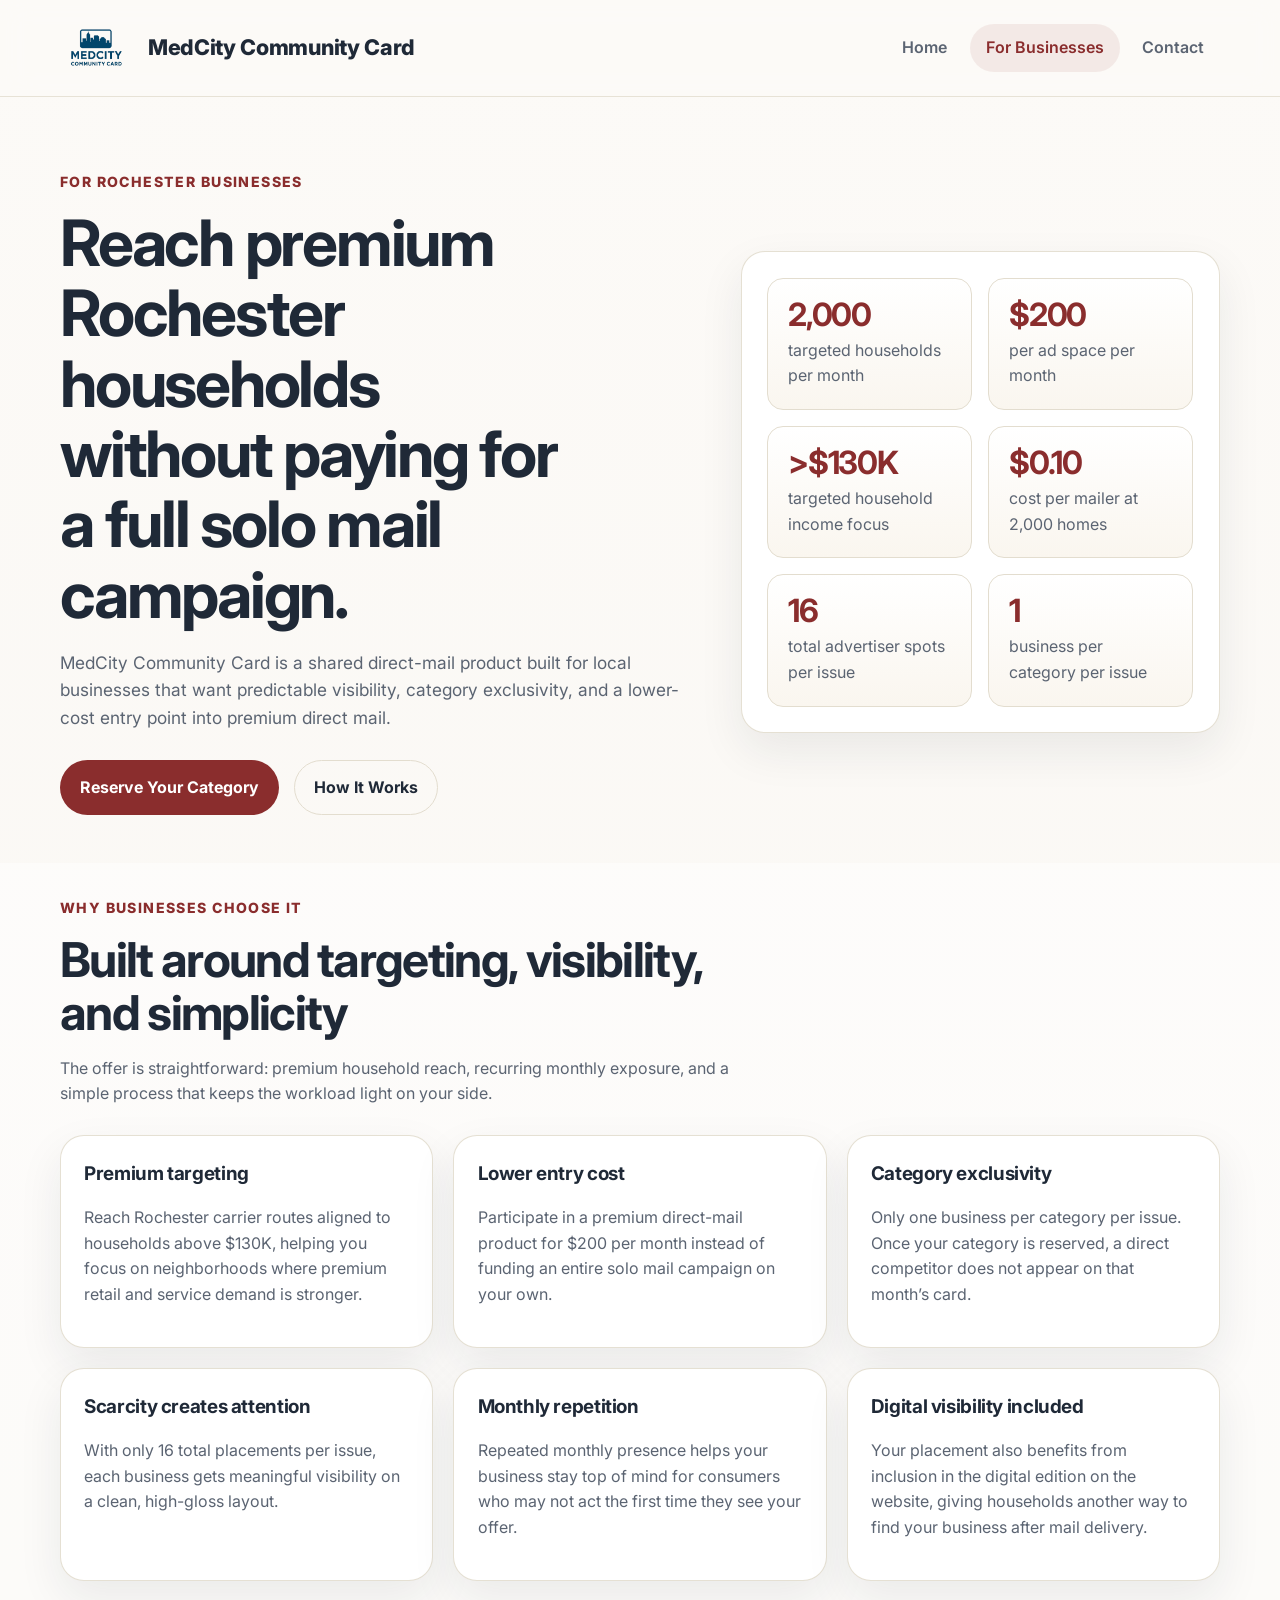
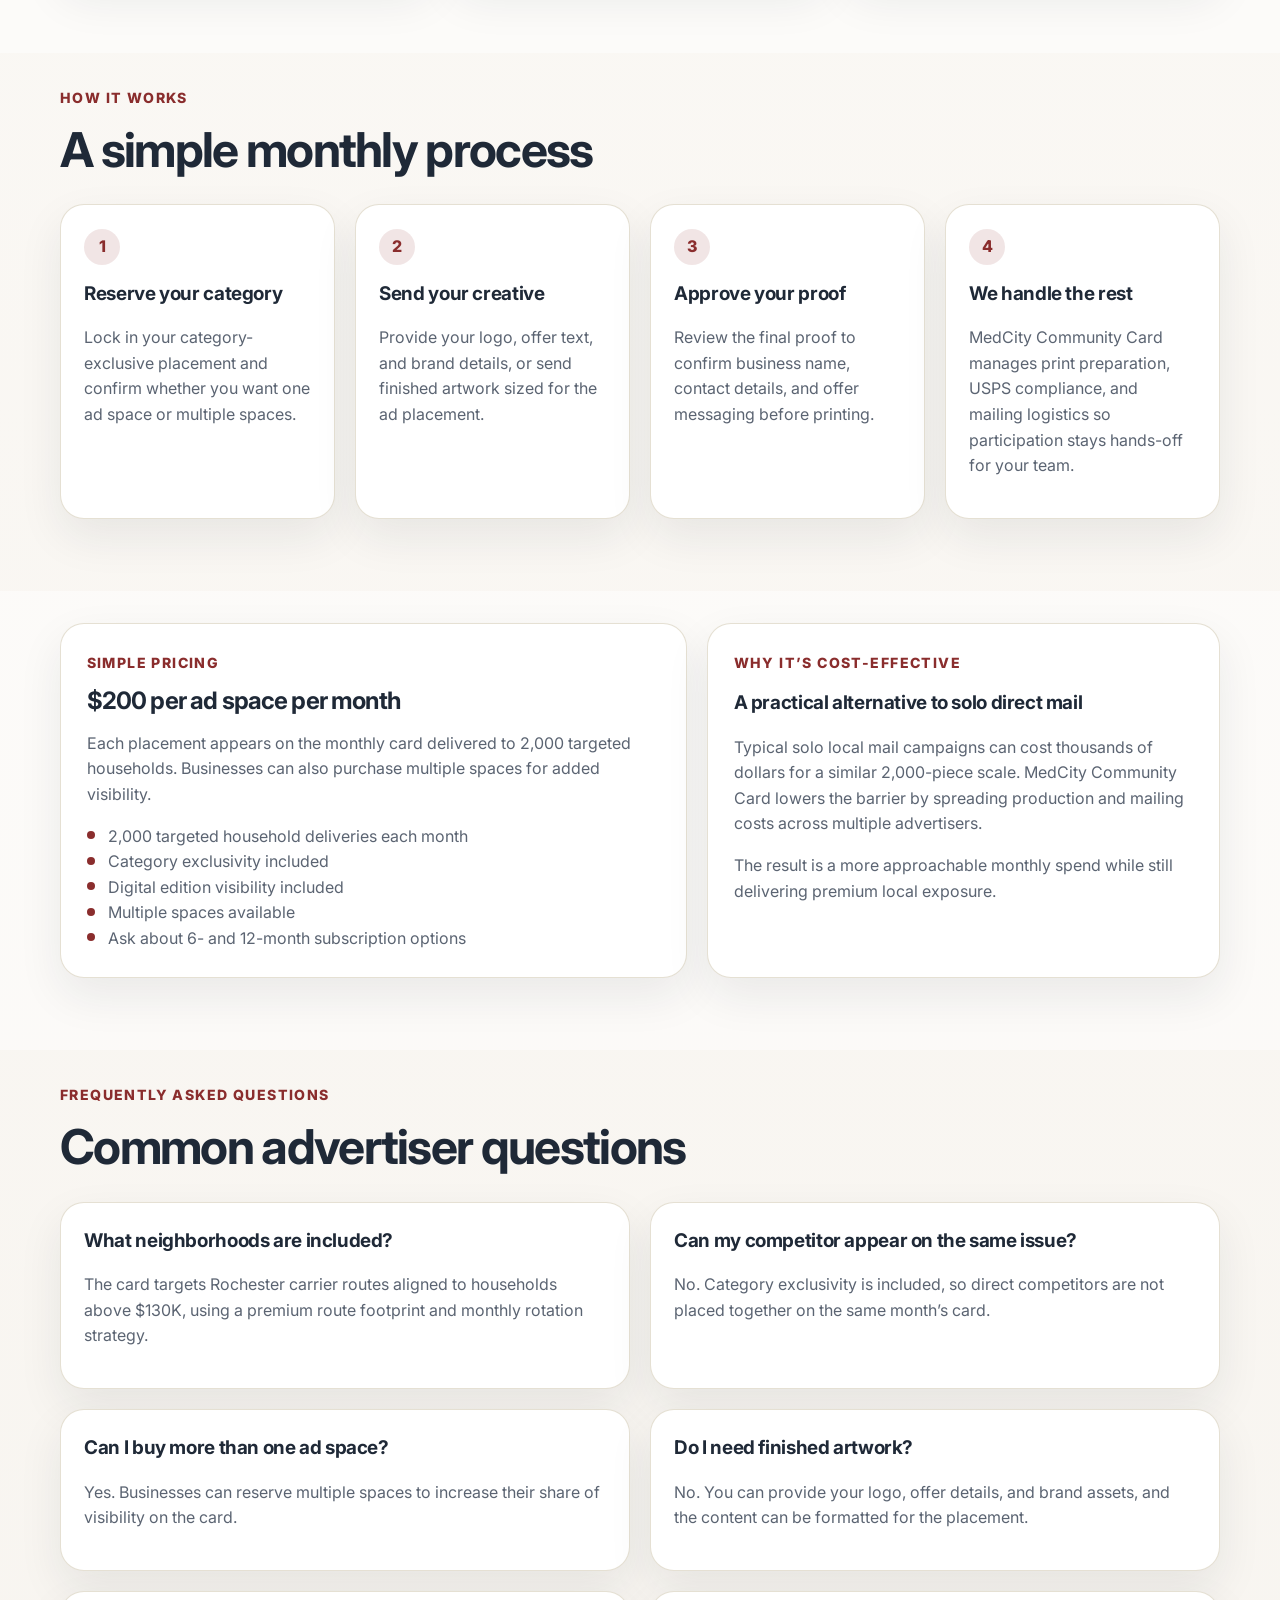
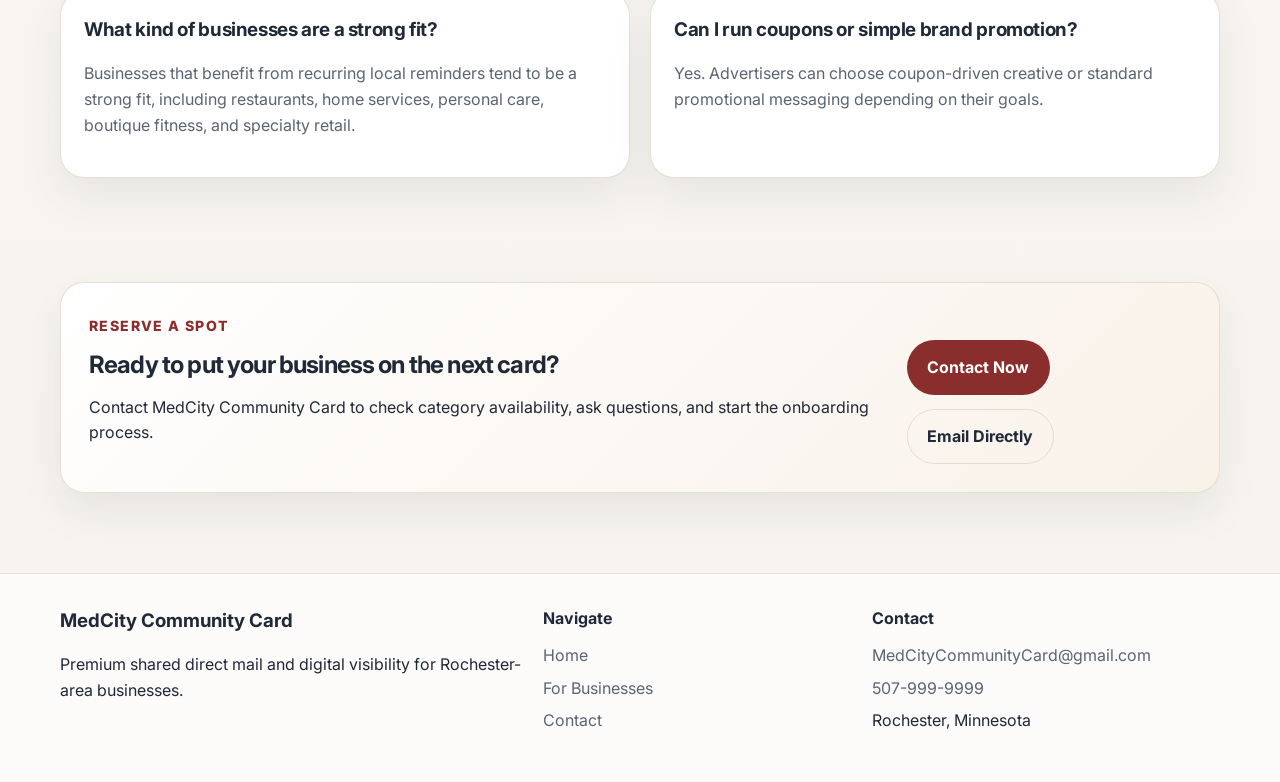
==== advertisers.html @ 9045209e "first commit" ====
<!DOCTYPE html>
<html lang="en">
<head>
  <meta charset="UTF-8" />
  <meta name="viewport" content="width=device-width, initial-scale=1.0" />
  <title>For Businesses | MedCity Community Card</title>
  <meta
    name="description"
    content="Learn why Rochester businesses advertise with MedCity Community Card to reach premium households with a lower entry cost than solo direct mail."
  />
  <meta
    name="keywords"
    content="Rochester MN advertising, direct mail advertising Rochester, local business marketing Rochester MN, shared mailer Rochester, MedCity Community Card advertisers"
  />
  <meta name="author" content="MedCity Community Card" />
  <meta name="robots" content="index, follow" />
  <link rel="canonical" href="https://medcitycommunitycard.com/advertisers.html" />
  <meta property="og:type" content="website" />
  <meta property="og:title" content="For Businesses | MedCity Community Card" />
  <meta
    property="og:description"
    content="See why Rochester businesses use MedCity Community Card for premium neighborhood visibility and category-exclusive placement."
  />
  <meta property="og:url" content="https://medcitycommunitycard.com/advertisers.html" />
  <meta property="og:image" content="https://medcitycommunitycard.com/Images/Logo.png" />
  <meta property="og:site_name" content="MedCity Community Card" />
  <meta name="twitter:card" content="summary_large_image" />
  <meta name="twitter:title" content="For Businesses | MedCity Community Card" />
  <meta
    name="twitter:description"
    content="See why Rochester businesses use MedCity Community Card for premium neighborhood visibility and category-exclusive placement."
  />
  <meta name="twitter:image" content="https://medcitycommunitycard.com/Images/Logo.png" />
  <link rel="preconnect" href="https://fonts.googleapis.com" />
  <link rel="preconnect" href="https://fonts.gstatic.com" crossorigin />
  <link
    href="https://fonts.googleapis.com/css2?family=Inter:wght@400;500;600;700;800&display=swap"
    rel="stylesheet"
  />
  <link rel="stylesheet" href="styles.css" />
</head>
<body data-page="advertisers">
  <a class="skip-link" href="#main-content">Skip to content</a>

  <header class="site-header">
    <div class="container header-inner">
      <a class="brand" href="index.html" aria-label="MedCity Community Card home">
        <img src="Images/Logo.png" alt="MedCity Community Card logo" class="brand-logo" />
        <span class="brand-text">MedCity Community Card</span>
      </a>

      <button class="nav-toggle" type="button" aria-expanded="false" aria-controls="site-nav">
        <span class="nav-toggle-bar"></span>
        <span class="nav-toggle-bar"></span>
        <span class="nav-toggle-bar"></span>
        <span class="sr-only">Toggle navigation</span>
      </button>

      <nav id="site-nav" class="site-nav" aria-label="Primary">
        <a href="index.html" class="nav-link">Home</a>
        <a href="advertisers.html" class="nav-link active">For Businesses</a>
        <a href="contact.html" class="nav-link">Contact</a>
      </nav>
    </div>
  </header>

  <main id="main-content">
    <section class="hero">
      <div class="container hero-grid">
        <div class="hero-copy">
          <span class="eyebrow">For Rochester Businesses</span>
          <h1>Reach premium Rochester households without paying for a full solo mail campaign.</h1>
          <p class="hero-text">
            MedCity Community Card is a shared direct-mail product built for local businesses that want
            predictable visibility, category exclusivity, and a lower-cost entry point into premium direct
            mail.
          </p>

          <div class="hero-actions">
            <a class="button button-primary" href="contact.html">Reserve Your Category</a>
            <a class="button button-secondary" href="#how-it-works">How It Works</a>
          </div>
        </div>

        <div class="hero-panel stats-panel">
          <div class="stat-item">
            <strong>2,000</strong>
            <span>targeted households per month</span>
          </div>
          <div class="stat-item">
            <strong>$200</strong>
            <span>per ad space per month</span>
          </div>
          <div class="stat-item">
            <strong>>$130K</strong>
            <span>targeted household income focus</span>
          </div>
          <div class="stat-item">
            <strong>$0.10</strong>
            <span>cost per mailer at 2,000 homes</span>
          </div>
          <div class="stat-item">
            <strong>16</strong>
            <span>total advertiser spots per issue</span>
          </div>
          <div class="stat-item">
            <strong>1</strong>
            <span>business per category per issue</span>
          </div>
        </div>
      </div>
    </section>

    <section class="section section-alt">
      <div class="container">
        <div class="section-heading">
          <span class="eyebrow">Why Businesses Choose It</span>
          <h2>Built around targeting, visibility, and simplicity</h2>
          <p>
            The offer is straightforward: premium household reach, recurring monthly exposure, and a simple
            process that keeps the workload light on your side.
          </p>
        </div>

        <div class="benefits-grid">
          <article class="info-card">
            <h3>Premium targeting</h3>
            <p>
              Reach Rochester carrier routes aligned to households above $130K, helping you focus on
              neighborhoods where premium retail and service demand is stronger.
            </p>
          </article>

          <article class="info-card">
            <h3>Lower entry cost</h3>
            <p>
              Participate in a premium direct-mail product for $200 per month instead of funding an entire
              solo mail campaign on your own.
            </p>
          </article>

          <article class="info-card">
            <h3>Category exclusivity</h3>
            <p>
              Only one business per category per issue. Once your category is reserved, a direct competitor
              does not appear on that month’s card.
            </p>
          </article>

          <article class="info-card">
            <h3>Scarcity creates attention</h3>
            <p>
              With only 16 total placements per issue, each business gets meaningful visibility on a clean,
              high-gloss layout.
            </p>
          </article>

          <article class="info-card">
            <h3>Monthly repetition</h3>
            <p>
              Repeated monthly presence helps your business stay top of mind for consumers who may not act
              the first time they see your offer.
            </p>
          </article>

          <article class="info-card">
            <h3>Digital visibility included</h3>
            <p>
              Your placement also benefits from inclusion in the digital edition on the website, giving
              households another way to find your business after mail delivery.
            </p>
          </article>
        </div>
      </div>
    </section>

    <section id="how-it-works" class="section">
      <div class="container">
        <div class="section-heading">
          <span class="eyebrow">How It Works</span>
          <h2>A simple monthly process</h2>
        </div>

        <div class="steps-grid">
          <article class="step-card">
            <span class="step-number">1</span>
            <h3>Reserve your category</h3>
            <p>
              Lock in your category-exclusive placement and confirm whether you want one ad space or
              multiple spaces.
            </p>
          </article>

          <article class="step-card">
            <span class="step-number">2</span>
            <h3>Send your creative</h3>
            <p>
              Provide your logo, offer text, and brand details, or send finished artwork sized for the ad
              placement.
            </p>
          </article>

          <article class="step-card">
            <span class="step-number">3</span>
            <h3>Approve your proof</h3>
            <p>
              Review the final proof to confirm business name, contact details, and offer messaging before
              printing.
            </p>
          </article>

          <article class="step-card">
            <span class="step-number">4</span>
            <h3>We handle the rest</h3>
            <p>
              MedCity Community Card manages print preparation, USPS compliance, and mailing logistics so
              participation stays hands-off for your team.
            </p>
          </article>
        </div>
      </div>
    </section>

    <section class="section section-alt">
      <div class="container pricing-layout">
        <div class="pricing-card">
          <span class="eyebrow">Simple Pricing</span>
          <h2>$200 per ad space per month</h2>
          <p>
            Each placement appears on the monthly card delivered to 2,000 targeted households. Businesses
            can also purchase multiple spaces for added visibility.
          </p>

          <ul class="feature-list">
            <li>2,000 targeted household deliveries each month</li>
            <li>Category exclusivity included</li>
            <li>Digital edition visibility included</li>
            <li>Multiple spaces available</li>
            <li>Ask about 6- and 12-month subscription options</li>
          </ul>
        </div>

        <div class="comparison-card">
          <span class="eyebrow">Why It’s Cost-Effective</span>
          <h3>A practical alternative to solo direct mail</h3>
          <p>
            Typical solo local mail campaigns can cost thousands of dollars for a similar 2,000-piece scale.
            MedCity Community Card lowers the barrier by spreading production and mailing costs across
            multiple advertisers.
          </p>
          <p>
            The result is a more approachable monthly spend while still delivering premium local exposure.
          </p>
        </div>
      </div>
    </section>

    <section class="section">
      <div class="container">
        <div class="section-heading">
          <span class="eyebrow">Frequently Asked Questions</span>
          <h2>Common advertiser questions</h2>
        </div>

        <div class="faq-list">
          <article class="faq-item">
            <h3>What neighborhoods are included?</h3>
            <p>
              The card targets Rochester carrier routes aligned to households above $130K, using a premium
              route footprint and monthly rotation strategy.
            </p>
          </article>

          <article class="faq-item">
            <h3>Can my competitor appear on the same issue?</h3>
            <p>
              No. Category exclusivity is included, so direct competitors are not placed together on the
              same month’s card.
            </p>
          </article>

          <article class="faq-item">
            <h3>Can I buy more than one ad space?</h3>
            <p>
              Yes. Businesses can reserve multiple spaces to increase their share of visibility on the card.
            </p>
          </article>

          <article class="faq-item">
            <h3>Do I need finished artwork?</h3>
            <p>
              No. You can provide your logo, offer details, and brand assets, and the content can be
              formatted for the placement.
            </p>
          </article>

          <article class="faq-item">
            <h3>What kind of businesses are a strong fit?</h3>
            <p>
              Businesses that benefit from recurring local reminders tend to be a strong fit, including
              restaurants, home services, personal care, boutique fitness, and specialty retail.
            </p>
          </article>

          <article class="faq-item">
            <h3>Can I run coupons or simple brand promotion?</h3>
            <p>
              Yes. Advertisers can choose coupon-driven creative or standard promotional messaging depending
              on their goals.
            </p>
          </article>
        </div>
      </div>
    </section>

    <section class="section cta-section">
      <div class="container cta-panel">
        <div>
          <span class="eyebrow">Reserve a Spot</span>
          <h2>Ready to put your business on the next card?</h2>
          <p>
            Contact MedCity Community Card to check category availability, ask questions, and start the
            onboarding process.
          </p>
        </div>

        <div class="cta-actions">
          <a class="button button-primary" href="contact.html">Contact Now</a>
          <a class="button button-secondary" href="mailto:MedCityCommunityCard@gmail.com">Email Directly</a>
        </div>
      </div>
    </section>
  </main>

  <footer class="site-footer">
    <div class="container footer-grid">
      <div>
        <h3>MedCity Community Card</h3>
        <p>Premium shared direct mail and digital visibility for Rochester-area businesses.</p>
      </div>

      <div>
        <h4>Navigate</h4>
        <ul class="footer-links">
          <li><a href="index.html">Home</a></li>
          <li><a href="advertisers.html">For Businesses</a></li>
          <li><a href="contact.html">Contact</a></li>
        </ul>
      </div>

      <div>
        <h4>Contact</h4>
        <ul class="footer-links">
          <li><a href="mailto:MedCityCommunityCard@gmail.com">MedCityCommunityCard@gmail.com</a></li>
          <li><a href="tel:5079999999">507-999-9999</a></li>
          <li>Rochester, Minnesota</li>
        </ul>
      </div>
    </div>
  </footer>

  <script src="script.js"></script>
</body>
</html>
---- styles.css ----
:root {
  --bg: #f7f4ef;
  --surface: #ffffff;
  --surface-alt: #f1ece3;
  --text: #1f2937;
  --muted: #5b6472;
  --border: #e3ddcf;
  --primary: #8a2d2d;
  --primary-dark: #6e2121;
  --secondary: #274c77;
  --shadow: 0 18px 45px rgba(31, 41, 55, 0.08);
  --radius-lg: 24px;
  --radius-md: 16px;
  --radius-sm: 12px;
  --container: 1160px;
  --transition: 0.25s ease;
}

*,
*::before,
*::after {
  box-sizing: border-box;
}

html {
  scroll-behavior: smooth;
}

body {
  margin: 0;
  font-family: "Inter", sans-serif;
  color: var(--text);
  background: linear-gradient(180deg, #fcfaf7 0%, var(--bg) 100%);
  line-height: 1.6;
}

img {
  max-width: 100%;
  display: block;
}

a {
  color: inherit;
  text-decoration: none;
}

button,
input,
textarea {
  font: inherit;
}

button {
  cursor: pointer;
}

.container {
  width: min(calc(100% - 2rem), var(--container));
  margin: 0 auto;
}

.skip-link,
.sr-only,
.hidden-field {
  position: absolute;
  left: -9999px;
}

.skip-link:focus {
  left: 1rem;
  top: 1rem;
  z-index: 1000;
  background: var(--text);
  color: #fff;
  padding: 0.75rem 1rem;
  border-radius: 0.5rem;
}

.site-header {
  position: sticky;
  top: 0;
  z-index: 50;
  background: rgba(252, 250, 247, 0.88);
  backdrop-filter: blur(14px);
  border-bottom: 1px solid rgba(227, 221, 207, 0.8);
}

.header-inner {
  display: flex;
  align-items: center;
  justify-content: space-between;
  gap: 1rem;
  min-height: 96px;
}

.brand {
  display: inline-flex;
  align-items: center;
  gap: 1rem;
  font-weight: 800;
  letter-spacing: -0.02em;
}

.brand-logo {
  width: 72px;
  height: 72px;
  object-fit: contain;
}

.brand-text {
  font-size: 1.35rem;
  line-height: 1.1;
}

.site-nav {
  display: flex;
  align-items: center;
  gap: 0.4rem;
}

.nav-link {
  padding: 0.7rem 1rem;
  border-radius: 999px;
  color: var(--muted);
  font-weight: 600;
  transition: background var(--transition), color var(--transition);
}

.nav-link:hover,
.nav-link:focus-visible,
.nav-link.active {
  background: rgba(138, 45, 45, 0.08);
  color: var(--primary);
}

.nav-toggle {
  display: none;
  width: 48px;
  height: 48px;
  border: 1px solid var(--border);
  border-radius: 12px;
  background: var(--surface);
  align-items: center;
  justify-content: center;
  flex-direction: column;
  gap: 0.28rem;
}

.nav-toggle-bar {
  width: 22px;
  height: 2px;
  background: var(--text);
  border-radius: 999px;
}

.hero {
  padding: 4.5rem 0 3rem;
}

.hero-home {
  padding-top: 5rem;
}

.hero-grid {
  display: grid;
  grid-template-columns: minmax(0, 1.15fr) minmax(320px, 0.85fr);
  gap: 2rem;
  align-items: center;
}

.eyebrow {
  display: inline-block;
  margin-bottom: 0.9rem;
  color: var(--primary);
  font-size: 0.88rem;
  font-weight: 800;
  letter-spacing: 0.1em;
  text-transform: uppercase;
}

.hero h1,
.section-heading h2,
.cta-panel h2,
.hero-panel h2,
.pricing-card h2 {
  margin: 0;
  line-height: 1.1;
  letter-spacing: -0.035em;
}

.hero h1 {
  font-size: clamp(2.35rem, 5vw, 4.3rem);
  max-width: 12ch;
}

.hero-text {
  font-size: 1.08rem;
  color: var(--muted);
  max-width: 60ch;
  margin: 1.15rem 0 0;
}

.hero-badges {
  display: flex;
  flex-wrap: wrap;
  gap: 0.7rem;
  margin-top: 1.5rem;
}

.badge {
  display: inline-flex;
  align-items: center;
  padding: 0.55rem 0.85rem;
  border-radius: 999px;
  background: rgba(138, 45, 45, 0.12);
  color: var(--primary);
  font-weight: 700;
  font-size: 0.9rem;
}

.badge-alt {
  background: rgba(39, 76, 119, 0.1);
  color: var(--secondary);
}

.hero-actions,
.cta-actions,
.form-actions {
  display: flex;
  flex-wrap: wrap;
  gap: 0.9rem;
  margin-top: 1.8rem;
}

.button {
  display: inline-flex;
  align-items: center;
  justify-content: center;
  min-height: 48px;
  padding: 0.85rem 1.2rem;
  border-radius: 999px;
  border: 1px solid transparent;
  font-weight: 700;
  transition: transform var(--transition), background var(--transition), border-color var(--transition);
}

.button:hover,
.button:focus-visible {
  transform: translateY(-1px);
}

.button-primary {
  background: var(--primary);
  color: #fff;
}

.button-primary:hover,
.button-primary:focus-visible {
  background: var(--primary-dark);
}

.button-secondary {
  background: transparent;
  color: var(--text);
  border-color: var(--border);
}

.button-secondary:hover,
.button-secondary:focus-visible {
  background: var(--surface);
}

.button-chip {
  min-height: 42px;
  background: var(--surface);
  border-color: var(--border);
  color: var(--muted);
}

.button-chip.is-selected {
  background: rgba(138, 45, 45, 0.1);
  border-color: rgba(138, 45, 45, 0.22);
  color: var(--primary);
}

.hero-points,
.feature-list,
.footer-links,
.contact-detail-list {
  list-style: none;
  padding: 0;
  margin: 0;
}

.hero-points {
  display: grid;
  gap: 0.6rem;
  margin-top: 1.4rem;
}

.hero-points li,
.feature-list li {
  position: relative;
  padding-left: 1.35rem;
  color: var(--muted);
}

.hero-points li::before,
.feature-list li::before {
  content: "";
  position: absolute;
  left: 0;
  top: 0.72rem;
  width: 0.5rem;
  height: 0.5rem;
  border-radius: 999px;
  background: var(--primary);
  transform: translateY(-50%);
}

.hero-panel,
.info-card,
.step-card,
.pricing-card,
.comparison-card,
.faq-item,
.sidebar-card,
.contact-detail-card,
.card-viewer,
.cta-panel {
  background: var(--surface);
  border: 1px solid rgba(227, 221, 207, 0.9);
  border-radius: var(--radius-lg);
  box-shadow: var(--shadow);
}

.hero-panel,
.pricing-card,
.comparison-card,
.sidebar-card {
  padding: 1.6rem;
}

.panel-label {
  margin: 0 0 0.5rem;
  color: var(--primary);
  font-size: 0.86rem;
  font-weight: 800;
  text-transform: uppercase;
  letter-spacing: 0.08em;
}

.hero-panel p,
.section-heading p,
.info-card p,
.step-card p,
.pricing-card p,
.comparison-card p,
.faq-item p,
.sidebar-card p,
.contact-detail-card,
.viewer-note,
.form-note,
.form-status,
.small-note {
  color: var(--muted);
}

.stats-panel {
  display: grid;
  grid-template-columns: repeat(2, minmax(0, 1fr));
  gap: 1rem;
}

.stat-item {
  padding: 1.25rem;
  background: linear-gradient(180deg, #fff 0%, #faf6ef 100%);
  border: 1px solid var(--border);
  border-radius: var(--radius-md);
}

.stat-item strong {
  display: block;
  font-size: 2rem;
  line-height: 1;
  letter-spacing: -0.04em;
  color: var(--primary);
}

.stat-item span {
  display: block;
  margin-top: 0.45rem;
  color: var(--muted);
}

.section {
  padding: 2rem 0 4.5rem;
}

.section-alt {
  background: rgba(255, 255, 255, 0.5);
}

.section-heading {
  max-width: 720px;
  margin-bottom: 1.75rem;
}

.section-heading.left-aligned {
  margin-bottom: 1.4rem;
}

.section-heading h2 {
  font-size: clamp(2rem, 4vw, 3rem);
}

.card-viewer {
  padding: 1.35rem;
}

.card-viewer-toolbar {
  display: flex;
  flex-wrap: wrap;
  justify-content: space-between;
  gap: 1rem;
  margin-bottom: 1.25rem;
}

.toolbar-group {
  display: flex;
  flex-wrap: wrap;
  gap: 0.75rem;
}

.card-stage {
  perspective: 1400px;
}

.community-card {
  position: relative;
  width: 100%;
  aspect-ratio: 12 / 6.5;
  transform-style: preserve-3d;
  transition: transform 0.8s ease;
  border-radius: var(--radius-md);
}

.community-card.is-back {
  transform: rotateY(180deg);
}

.community-card-face {
  position: absolute;
  inset: 0;
  backface-visibility: hidden;
  border-radius: var(--radius-md);
  overflow: hidden;
  border: 1px solid var(--border);
  background: #fff;
}

.community-card-back {
  transform: rotateY(180deg);
}

.community-card-face img {
  width: 100%;
  height: 100%;
  object-fit: cover;
}

.viewer-note {
  margin: 1rem 0 0;
}

.offers-grid,
.info-grid,
.benefits-grid,
.steps-grid,
.faq-list,
.footer-grid,
.contact-grid,
.pricing-layout {
  display: grid;
  gap: 1.25rem;
}

.offers-grid {
  grid-template-columns: repeat(3, minmax(0, 1fr));
}

.offer-card {
  padding: 1.4rem;
  background: linear-gradient(180deg, #ffffff 0%, #fbf7f1 100%);
  border: 1px solid rgba(227, 221, 207, 0.9);
  border-radius: var(--radius-lg);
  box-shadow: var(--shadow);
}

.offer-meta {
  display: inline-flex;
  margin-bottom: 0.8rem;
  padding: 0.38rem 0.7rem;
  border-radius: 999px;
  background: rgba(39, 76, 119, 0.09);
  color: var(--secondary);
  font-size: 0.84rem;
  font-weight: 700;
}

.offer-card h3,
.info-card h3,
.step-card h3,
.comparison-card h3,
.faq-item h3 {
  margin: 0 0 0.55rem;
  font-size: 1.18rem;
  letter-spacing: -0.02em;
}

.offer-business-label,
.offer-title-label {
  margin: 0;
  font-size: 0.76rem;
  font-weight: 800;
  letter-spacing: 0.1em;
  text-transform: uppercase;
}

.offer-business-label {
  color: var(--secondary);
}

.offer-title-label {
  margin-top: 1rem;
  color: var(--primary);
}

.offer-title {
  margin: 0.4rem 0 0;
  font-size: 1.5rem;
  font-weight: 800;
  line-height: 1.1;
  letter-spacing: -0.03em;
  color: var(--primary);
  padding: 0.75rem 0.9rem;
  border-radius: 16px;
  background: rgba(138, 45, 45, 0.08);
}

.offer-card p,
.offer-card li {
  color: var(--muted);
}

.offer-details {
  margin: 0.8rem 0 0;
  padding-left: 1.1rem;
}

.offer-details li + li {
  margin-top: 0.35rem;
}

.offer-card .offer-business {
  margin: 0.35rem 0 0;
  font-size: 1.35rem;
  font-weight: 800;
  line-height: 1.15;
  color: var(--text);
}

.offer-card .offer-cta {
  margin-top: 1rem;
  font-weight: 700;
  color: var(--primary);
}

.info-grid {
  grid-template-columns: repeat(3, minmax(0, 1fr));
}

.info-card,
.step-card,
.faq-item {
  padding: 1.45rem;
}

.benefits-grid {
  grid-template-columns: repeat(3, minmax(0, 1fr));
}

.steps-grid {
  grid-template-columns: repeat(4, minmax(0, 1fr));
}

.step-number {
  display: inline-flex;
  width: 2.25rem;
  height: 2.25rem;
  align-items: center;
  justify-content: center;
  margin-bottom: 0.9rem;
  border-radius: 999px;
  background: rgba(138, 45, 45, 0.12);
  color: var(--primary);
  font-weight: 800;
}

.pricing-layout {
  grid-template-columns: minmax(0, 1.1fr) minmax(0, 0.9fr);
}

.faq-list {
  grid-template-columns: repeat(2, minmax(0, 1fr));
}

.cta-section {
  padding-bottom: 5rem;
}

.cta-panel {
  display: flex;
  align-items: center;
  justify-content: space-between;
  gap: 1.5rem;
  padding: 1.75rem;
  background: linear-gradient(135deg, #fff 0%, #f8f1e8 100%);
}

.contact-grid {
  grid-template-columns: minmax(0, 1.2fr) minmax(280px, 0.8fr);
  align-items: start;
}

.contact-form-wrapper {
  padding: 1.65rem;
  background: var(--surface);
  border: 1px solid rgba(227, 221, 207, 0.9);
  border-radius: var(--radius-lg);
  box-shadow: var(--shadow);
}

.contact-panel h2 {
  margin-bottom: 0.7rem;
}

.contact-detail-list {
  display: grid;
  gap: 0.95rem;
  margin-top: 1.8rem;
}

.contact-detail-card {
  display: block;
  padding: 1.1rem 1.2rem;
}

.contact-label {
  display: block;
  margin-bottom: 0.35rem;
  color: var(--primary);
  font-size: 0.84rem;
  font-weight: 800;
  text-transform: uppercase;
  letter-spacing: 0.08em;
}

.contact-form {
  display: grid;
  gap: 1rem;
}

.form-row {
  display: grid;
  grid-template-columns: repeat(2, minmax(0, 1fr));
  gap: 1rem;
}

.form-field {
  display: grid;
  gap: 0.45rem;
}

.form-field span {
  font-weight: 700;
}

.form-field input,
.form-field textarea {
  width: 100%;
  padding: 0.92rem 1rem;
  border: 1px solid var(--border);
  border-radius: 14px;
  background: #fff;
  color: var(--text);
  transition: border-color var(--transition), box-shadow var(--transition);
}

.form-field input:focus,
.form-field textarea:focus {
  outline: none;
  border-color: rgba(138, 45, 45, 0.45);
  box-shadow: 0 0 0 4px rgba(138, 45, 45, 0.08);
}

.form-note {
  margin: 0;
  align-self: center;
}

.form-status {
  min-height: 1.5rem;
  font-weight: 600;
}

.form-status.is-success {
  color: #17643a;
}

.form-status.is-error {
  color: #9a1f1f;
}

.site-footer {
  padding: 2rem 0 3rem;
  border-top: 1px solid rgba(227, 221, 207, 0.8);
  background: rgba(255, 255, 255, 0.7);
}

.footer-grid {
  grid-template-columns: 1.2fr 0.8fr 0.9fr;
  align-items: start;
}

.site-footer h3,
.site-footer h4 {
  margin-top: 0;
  margin-bottom: 0.7rem;
}

.footer-links {
  display: grid;
  gap: 0.45rem;
}

.footer-links a {
  color: var(--muted);
}

.footer-links a:hover,
.footer-links a:focus-visible {
  color: var(--primary);
}

.small-note {
  font-size: 0.94rem;
}

@media (max-width: 1080px) {
  .hero-grid,
  .pricing-layout,
  .contact-grid,
  .info-grid,
  .benefits-grid,
  .steps-grid,
  .offers-grid,
  .faq-list,
  .footer-grid {
    grid-template-columns: 1fr 1fr;
  }

  .contact-grid,
  .pricing-layout,
  .hero-grid,
  .footer-grid {
    grid-template-columns: 1fr;
  }

  .steps-grid {
    grid-template-columns: repeat(2, minmax(0, 1fr));
  }

  .benefits-grid,
  .offers-grid {
    grid-template-columns: repeat(2, minmax(0, 1fr));
  }

  .cta-panel {
    flex-direction: column;
    align-items: flex-start;
  }
}

@media (max-width: 760px) {
  .container {
    width: min(calc(100% - 1.25rem), var(--container));
  }

  .nav-toggle {
    display: inline-flex;
  }

  .site-nav {
    position: absolute;
    top: calc(100% + 0.5rem);
    right: 0.625rem;
    left: 0.625rem;
    display: none;
    flex-direction: column;
    align-items: stretch;
    padding: 0.85rem;
    background: rgba(255, 255, 255, 0.98);
    border: 1px solid var(--border);
    border-radius: 20px;
    box-shadow: var(--shadow);
  }

  .site-nav.is-open {
    display: flex;
  }

  .header-inner {
    min-height: 72px;
  }

  .hero {
    padding-top: 3.5rem;
    padding-bottom: 2rem;
  }

  .section {
    padding: 1.5rem 0 3rem;
  }

  .hero h1 {
    max-width: none;
    font-size: clamp(2rem, 10vw, 2.8rem);
  }

  .section-heading h2,
  .cta-panel h2,
  .hero-panel h2,
  .pricing-card h2 {
    font-size: clamp(1.7rem, 8vw, 2.2rem);
  }

  .stats-panel,
  .info-grid,
  .benefits-grid,
  .steps-grid,
  .offers-grid,
  .faq-list,
  .form-row {
    grid-template-columns: 1fr;
  }

  .card-viewer,
  .info-card,
  .step-card,
  .faq-item,
  .offer-card,
  .contact-form-wrapper,
  .hero-panel,
  .pricing-card,
  .comparison-card,
  .sidebar-card,
  .cta-panel {
    padding: 1.1rem;
    border-radius: 18px;
  }

  .card-viewer-toolbar {
    flex-direction: column;
    align-items: stretch;
  }

  .toolbar-group {
    width: 100%;
  }

  .toolbar-group .button,
  .card-viewer-toolbar > .button {
    flex: 1;
    width: 100%;
  }

  .community-card {
    aspect-ratio: 12 / 7.3;
  }

  .offer-card .offer-business {
    font-size: 1.2rem;
  }

  .offer-title {
    font-size: 1.25rem;
    padding: 0.65rem 0.75rem;
  }

  .hero-actions,
  .cta-actions,
  .form-actions {
    flex-direction: column;
    align-items: stretch;
  }

  .hero-actions .button,
  .cta-actions .button,
  .form-actions .button {
    width: 100%;
  }

  .contact-detail-card {
    padding: 1rem;
  }

  .brand {
    gap: 0.6rem;
  }

  .brand-logo {
    width: 44px;
    height: 44px;
  }

  .brand-text {
    font-size: 0.94rem;
  }
}

@media (max-width: 480px) {
  .hero-badges {
    gap: 0.5rem;
  }

  .badge {
    width: 100%;
    justify-content: center;
  }

  .offer-meta {
    margin-bottom: 0.65rem;
  }

  .offer-details {
    padding-left: 1rem;
  }

  .form-field input,
  .form-field textarea {
    padding: 0.85rem 0.9rem;
  }
}

/* Made with Bob */
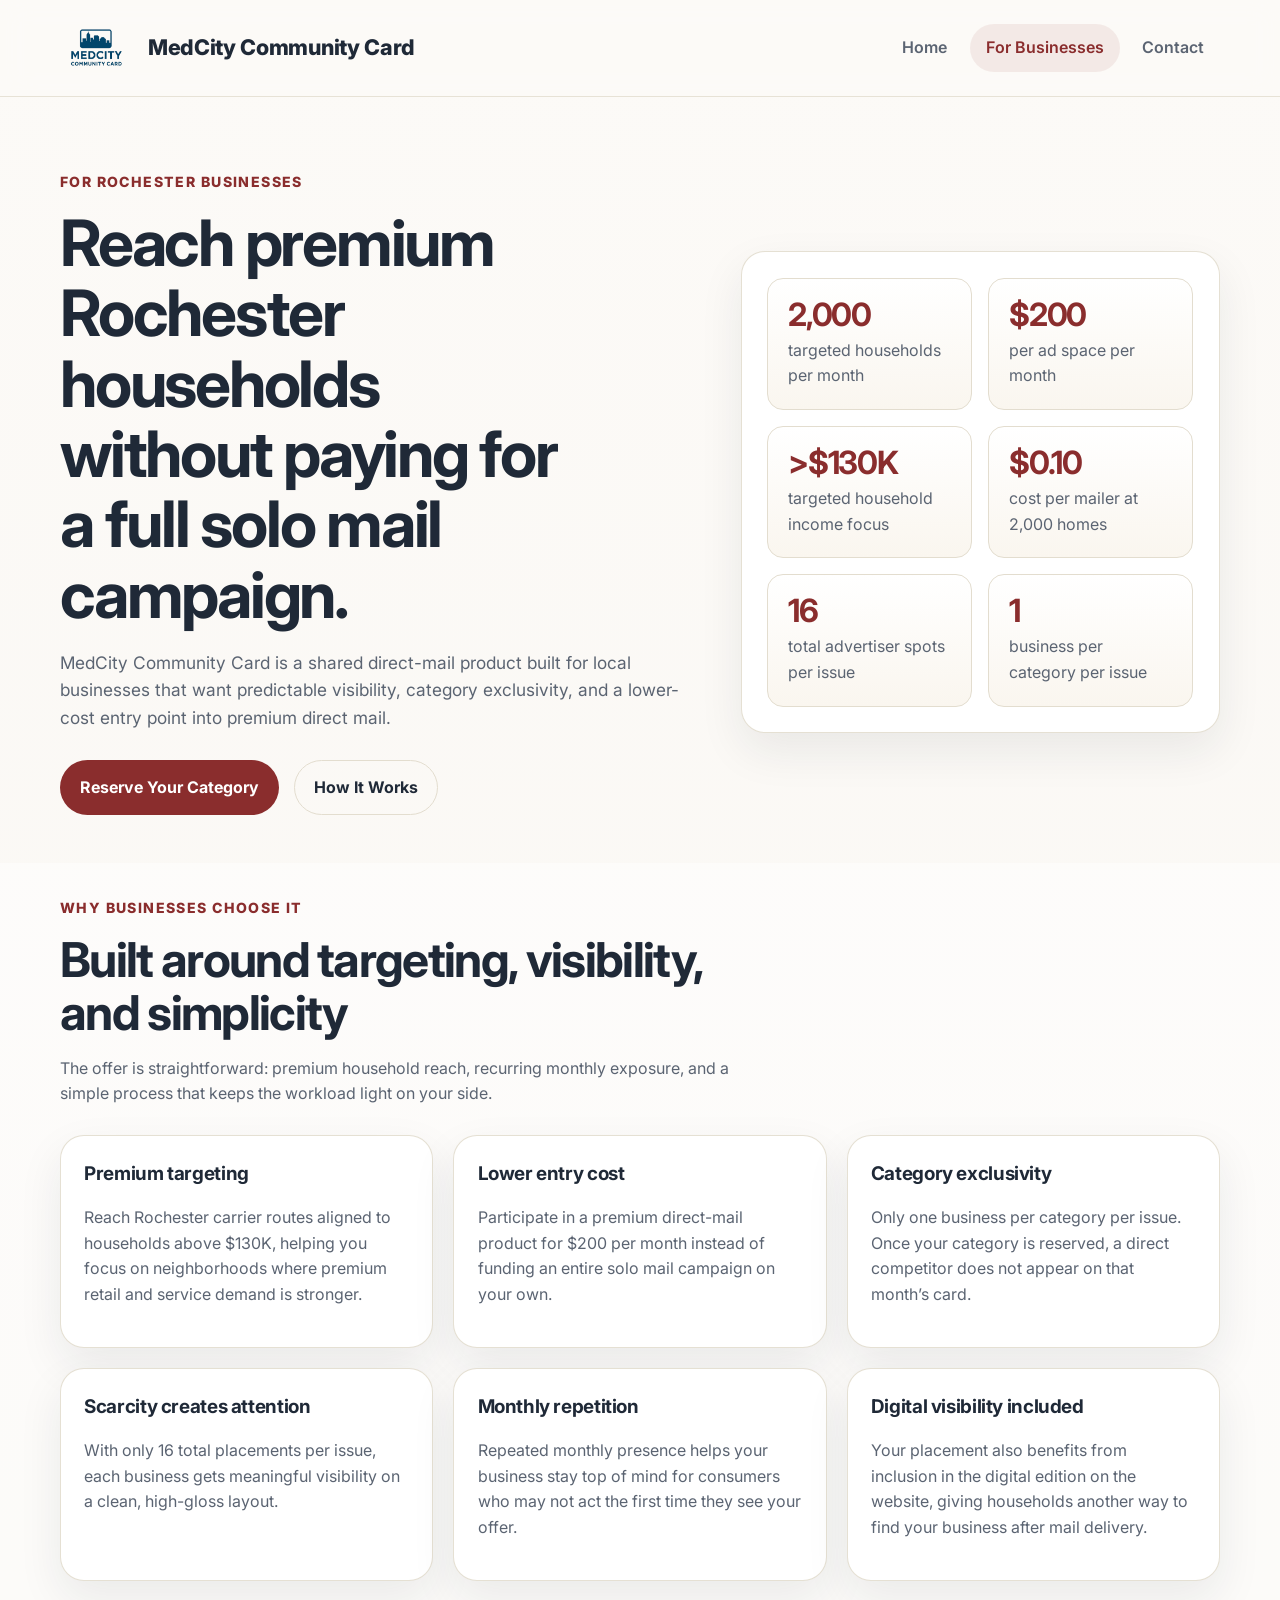
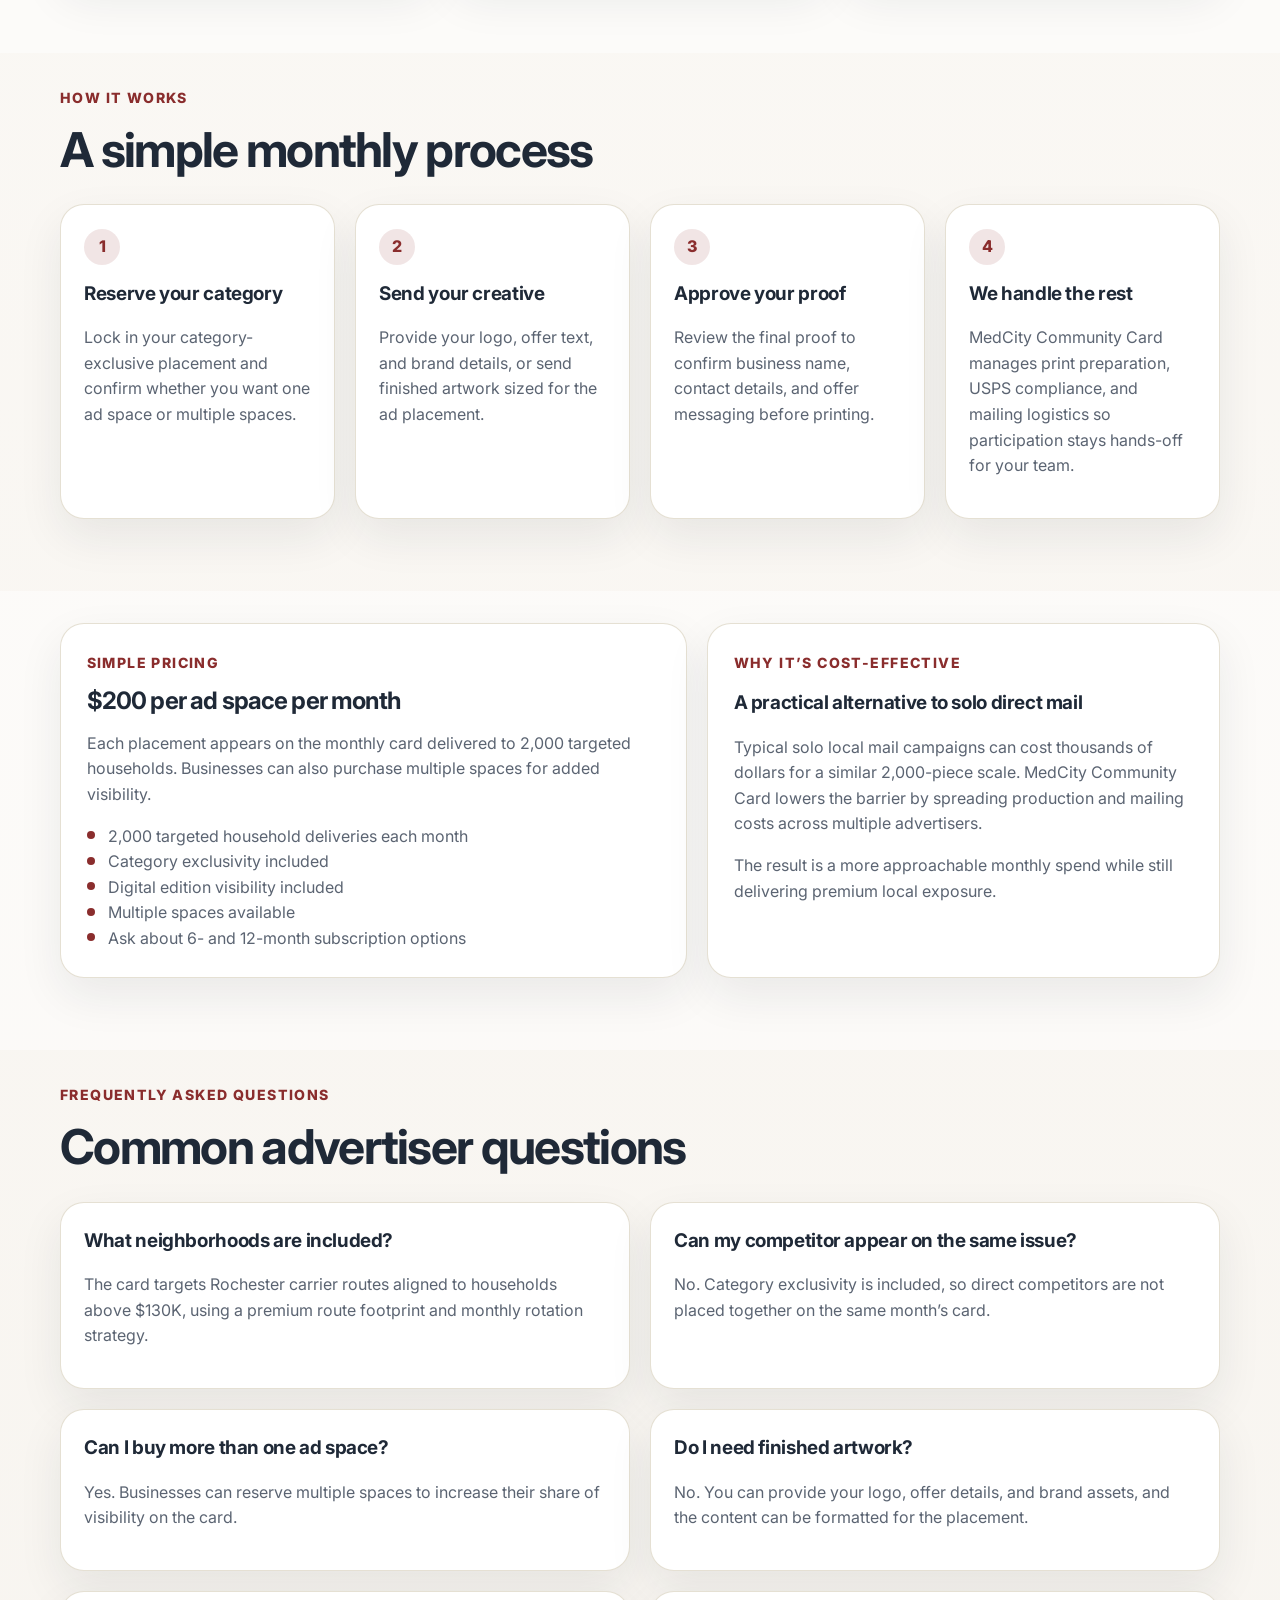
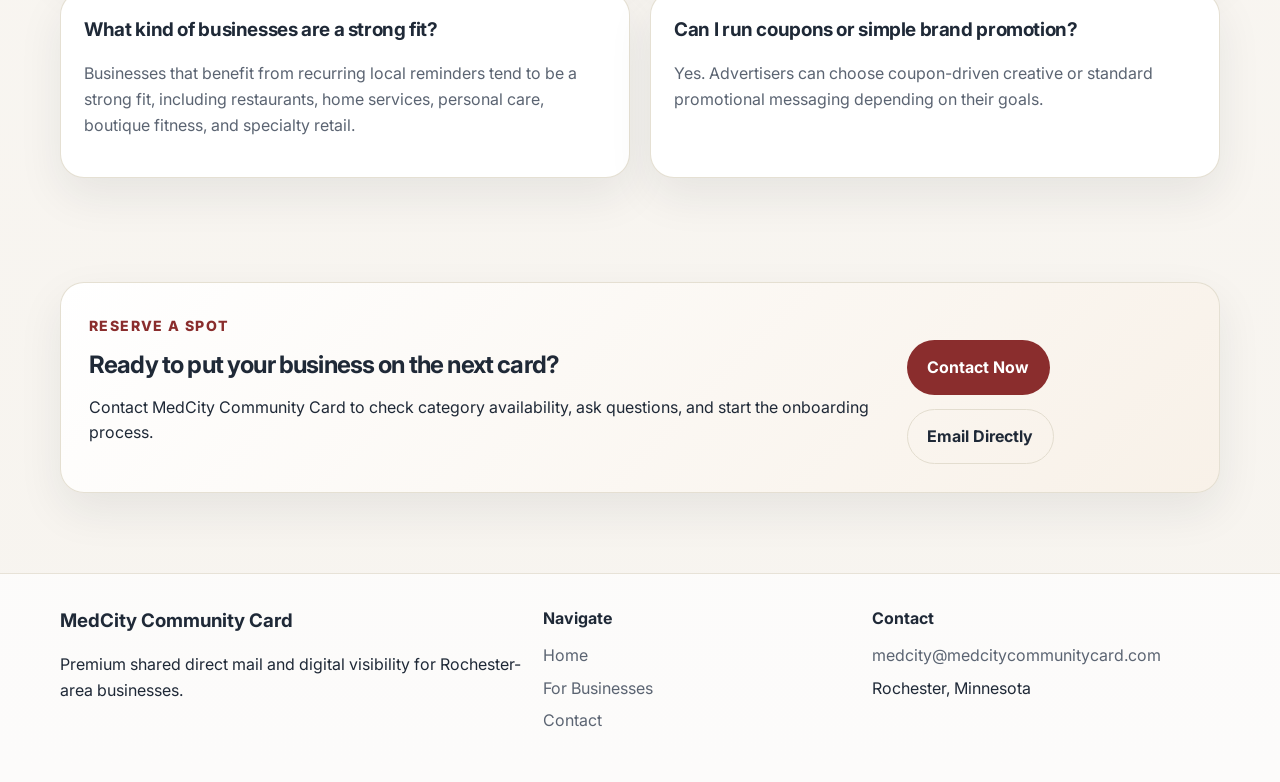
==== commit 2561478a: "next commit" ====
--- a/advertisers.html
+++ b/advertisers.html
@@ -326,7 +326,7 @@
 
         <div class="cta-actions">
           <a class="button button-primary" href="contact.html">Contact Now</a>
-          <a class="button button-secondary" href="mailto:MedCityCommunityCard@gmail.com">Email Directly</a>
+          <a class="button button-secondary" href="mailto:medcity@medcitycommunitycard.com">Email Directly</a>
         </div>
       </div>
     </section>
@@ -351,8 +351,8 @@
       <div>
         <h4>Contact</h4>
         <ul class="footer-links">
-          <li><a href="mailto:MedCityCommunityCard@gmail.com">MedCityCommunityCard@gmail.com</a></li>
-          <li><a href="tel:5079999999">507-999-9999</a></li>
+          <li><a href="mailto:medcity@medcitycommunitycard.com">medcity@medcitycommunitycard.com</a></li>
+          <!-- <li><a href="tel:5079999999">507-999-9999</a></li> -->
           <li>Rochester, Minnesota</li>
         </ul>
       </div>
--- a/styles.css
+++ b/styles.css
@@ -712,14 +712,25 @@
 .form-status {
   min-height: 1.5rem;
   font-weight: 600;
+  border-radius: 16px;
+  transition: all var(--transition);
 }
 
 .form-status.is-success {
+  margin-top: 0.75rem;
+  padding: 1rem 1.1rem;
   color: #17643a;
+  background: rgba(23, 100, 58, 0.1);
+  border: 1px solid rgba(23, 100, 58, 0.24);
+  box-shadow: 0 10px 24px rgba(23, 100, 58, 0.08);
 }
 
 .form-status.is-error {
+  margin-top: 0.75rem;
+  padding: 1rem 1.1rem;
   color: #9a1f1f;
+  background: rgba(154, 31, 31, 0.08);
+  border: 1px solid rgba(154, 31, 31, 0.18);
 }
 
 .site-footer {
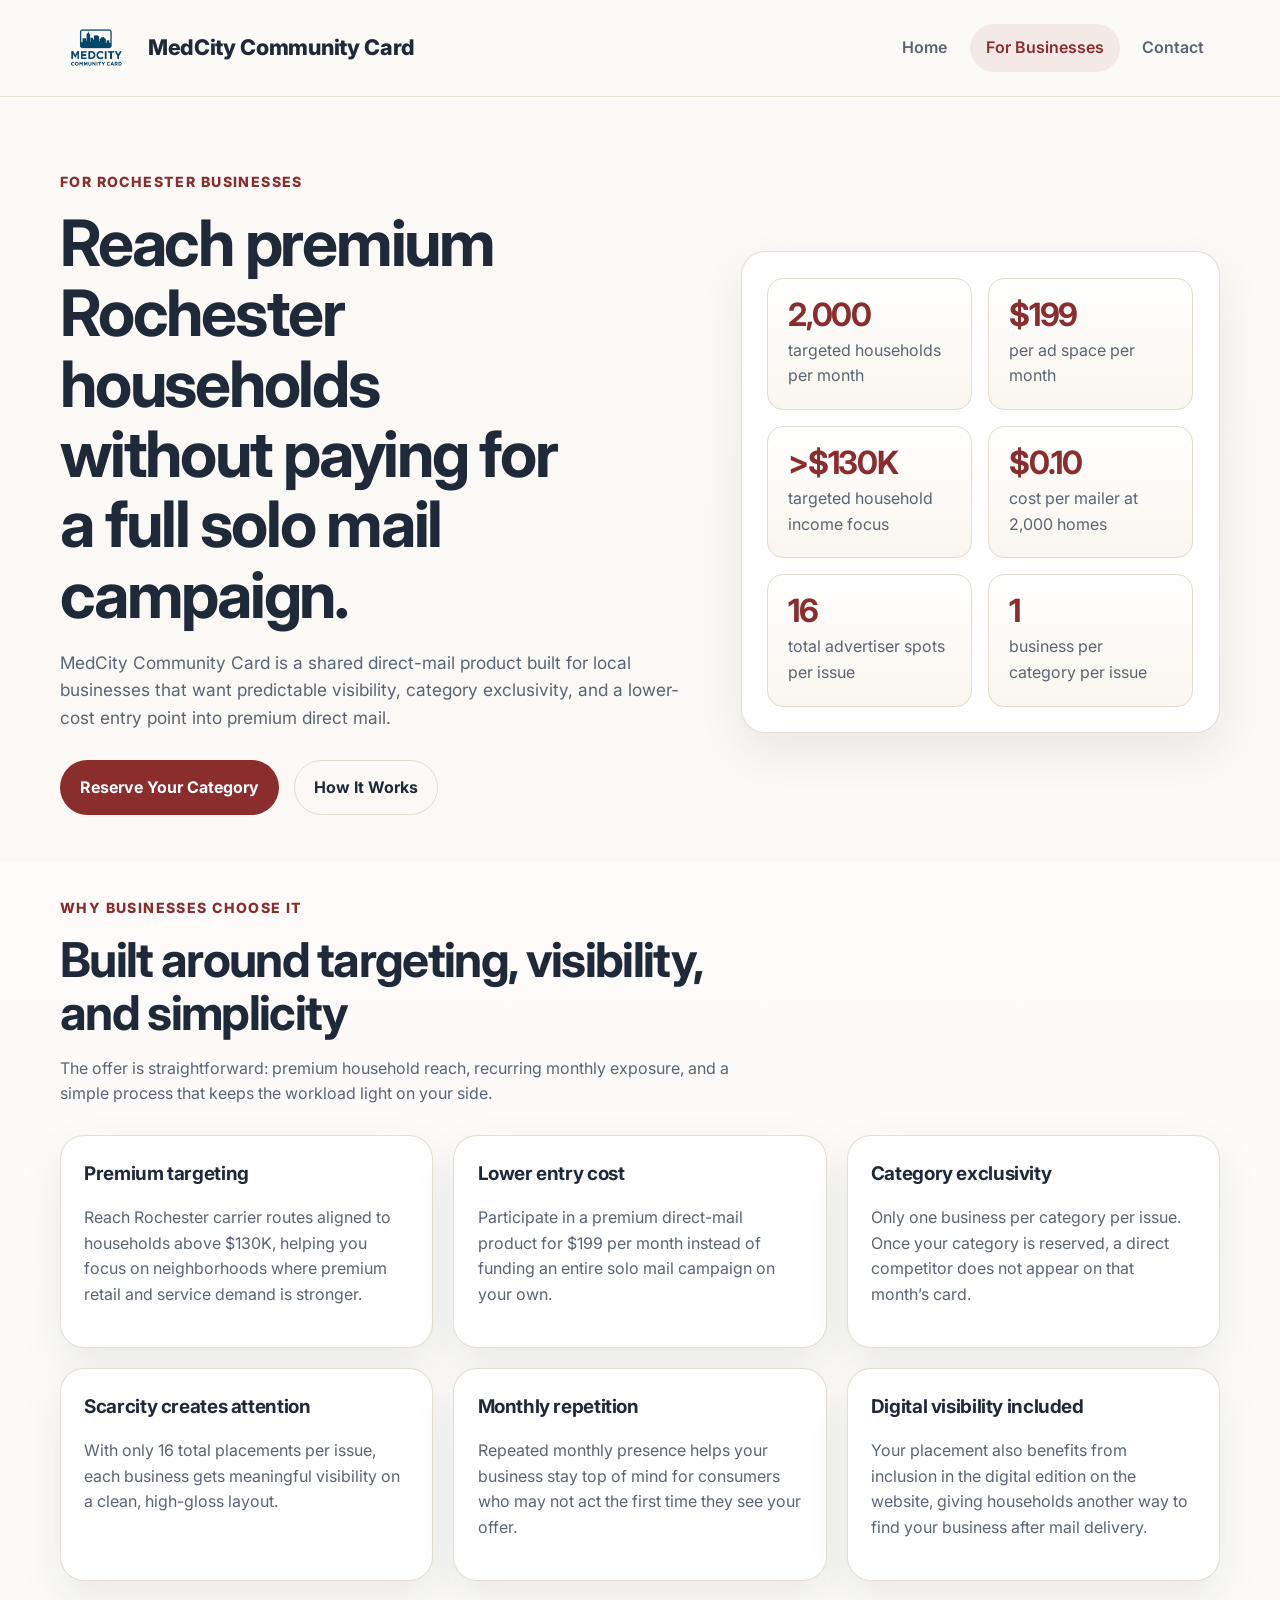
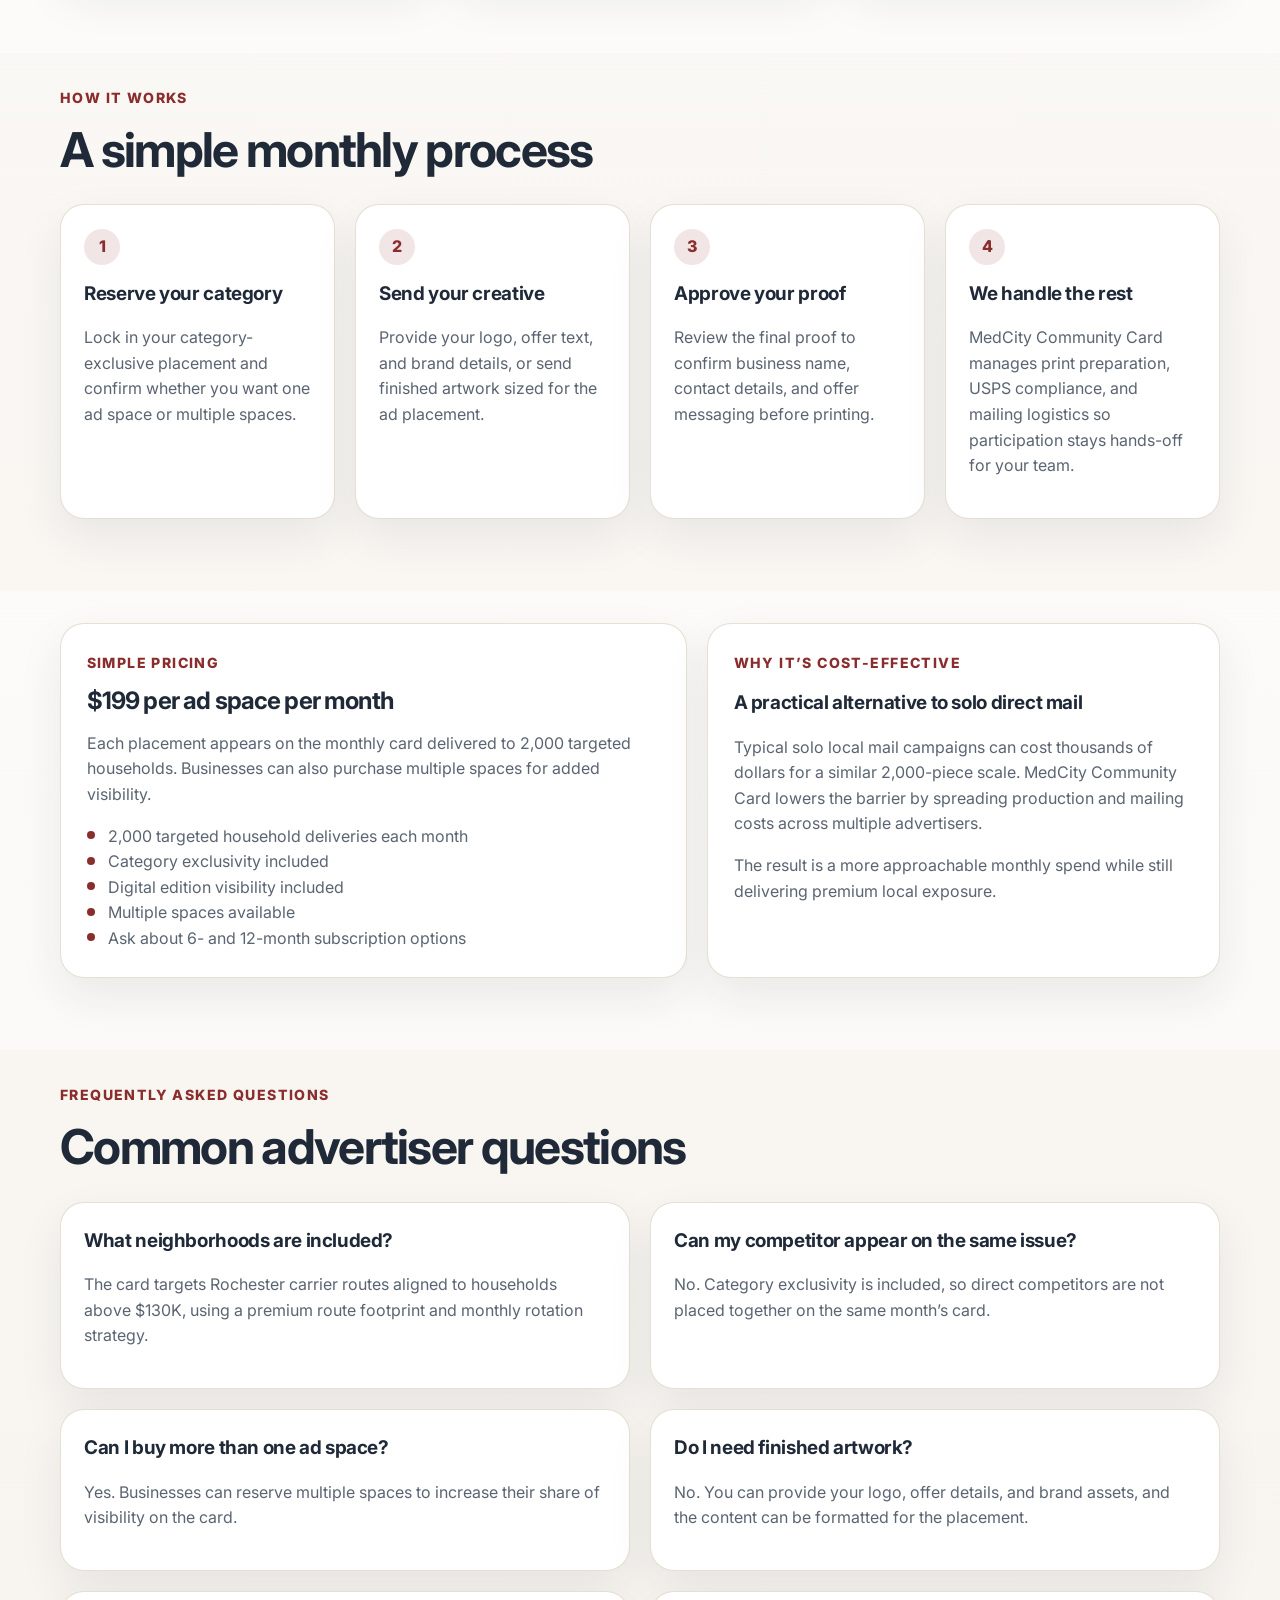
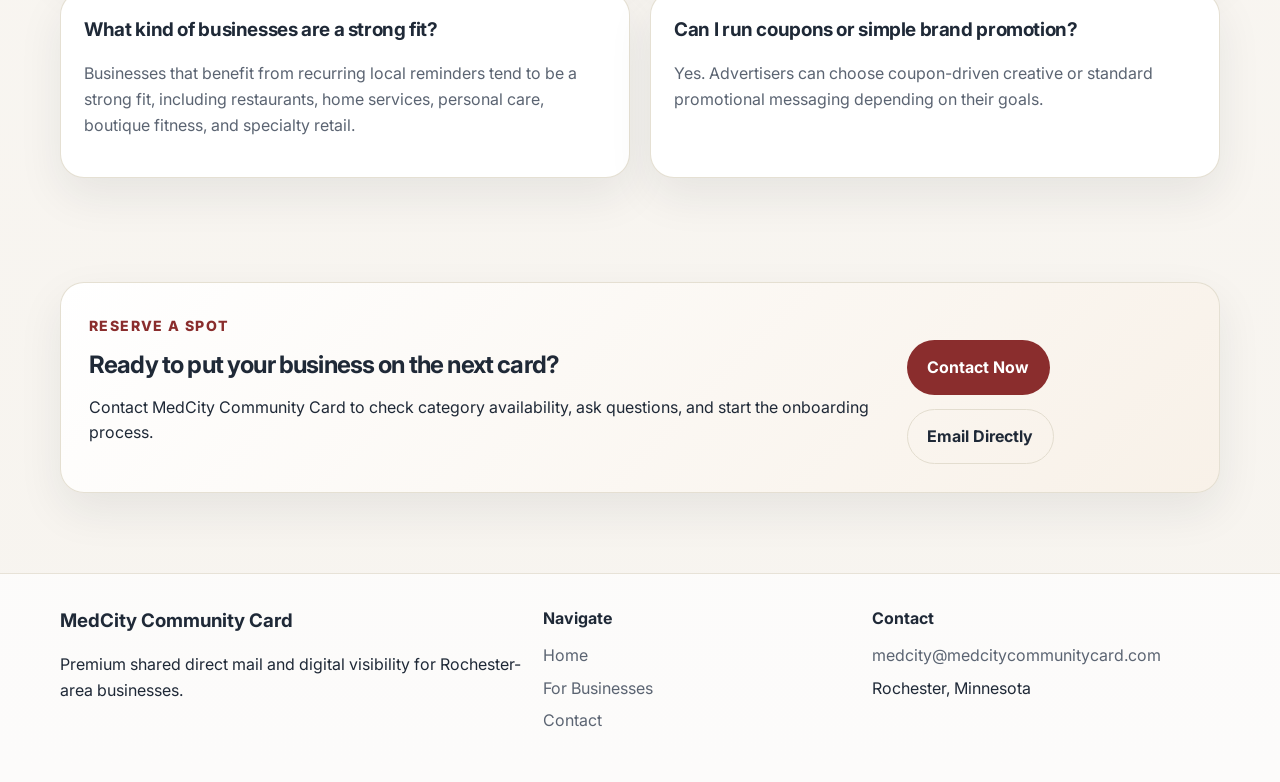
==== commit 9e5d547e: "commit" ====
--- a/advertisers.html
+++ b/advertisers.html
@@ -88,7 +88,7 @@
             <span>targeted households per month</span>
           </div>
           <div class="stat-item">
-            <strong>$200</strong>
+            <strong>$199</strong>
             <span>per ad space per month</span>
           </div>
           <div class="stat-item">
@@ -134,7 +134,7 @@
           <article class="info-card">
             <h3>Lower entry cost</h3>
             <p>
-              Participate in a premium direct-mail product for $200 per month instead of funding an entire
+              Participate in a premium direct-mail product for $199 per month instead of funding an entire
               solo mail campaign on your own.
             </p>
           </article>
@@ -225,7 +225,7 @@
       <div class="container pricing-layout">
         <div class="pricing-card">
           <span class="eyebrow">Simple Pricing</span>
-          <h2>$200 per ad space per month</h2>
+          <h2>$199 per ad space per month</h2>
           <p>
             Each placement appears on the monthly card delivered to 2,000 targeted households. Businesses
             can also purchase multiple spaces for added visibility.
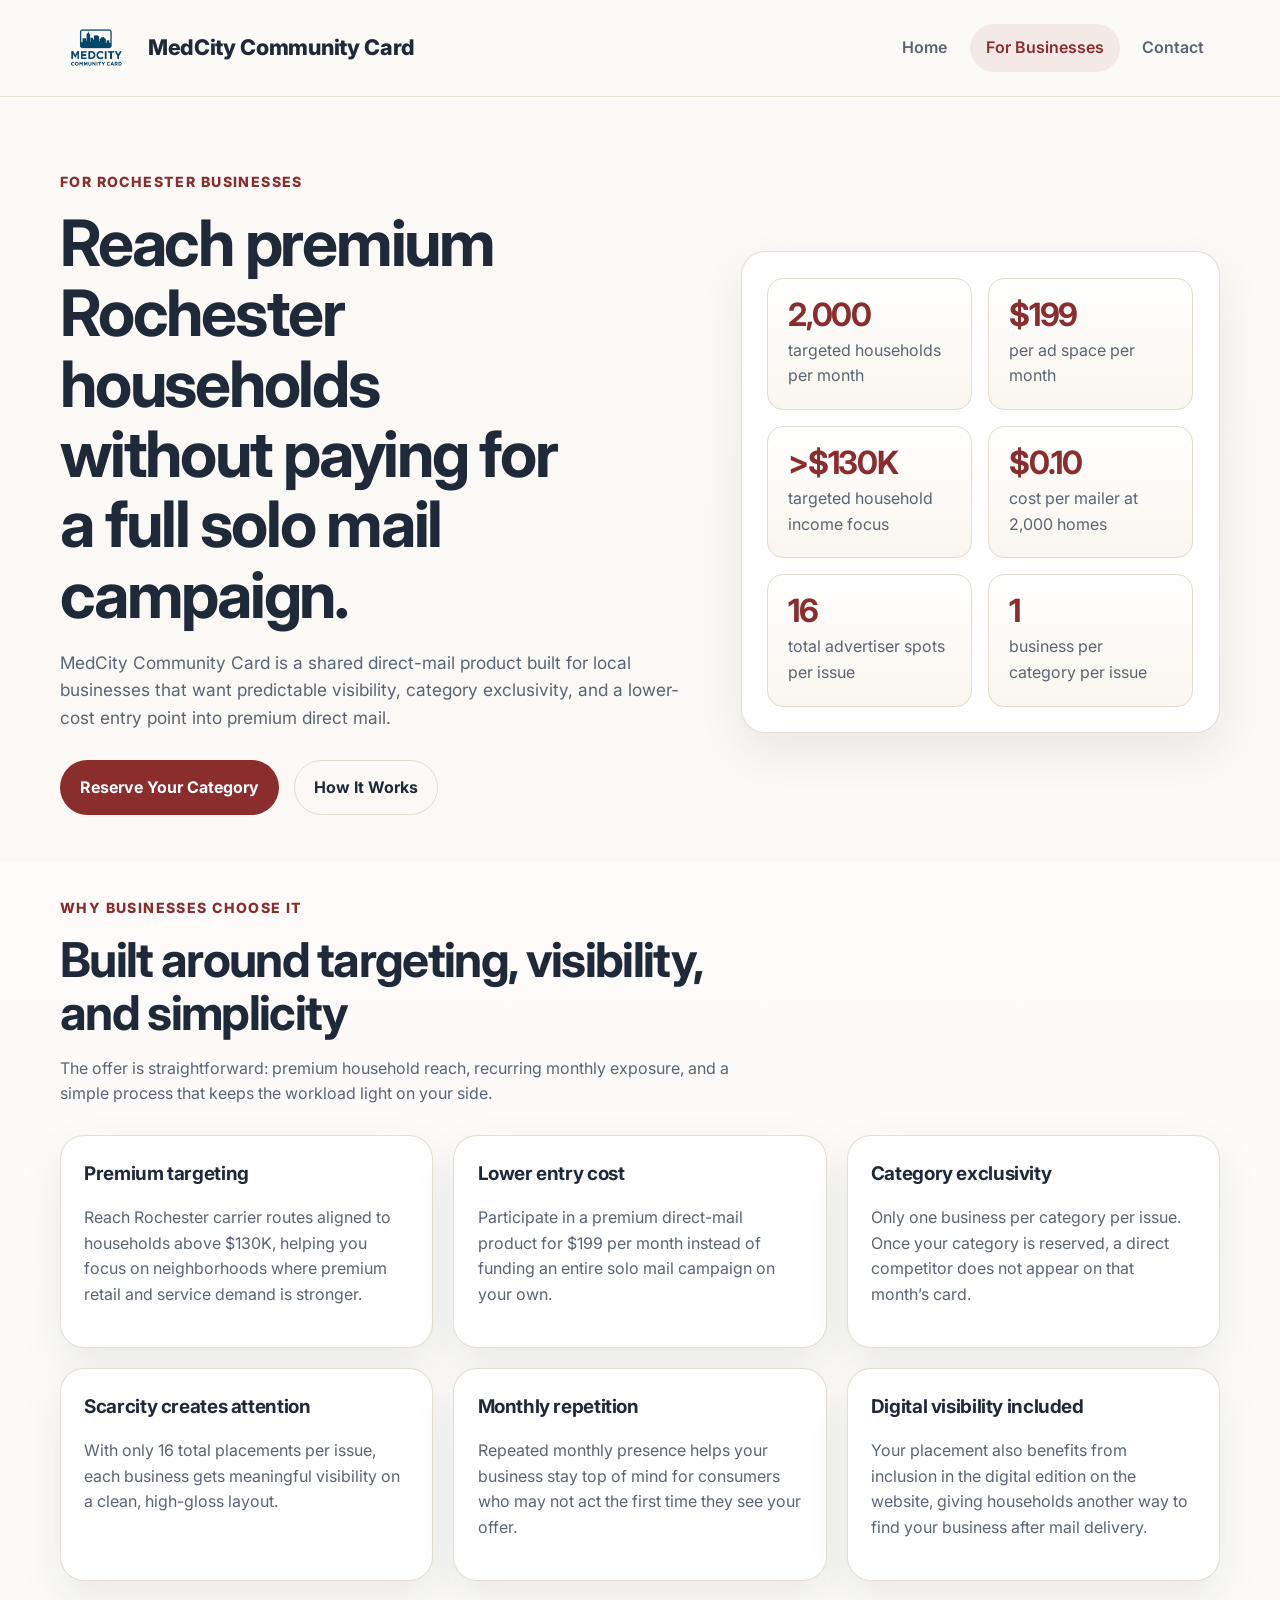
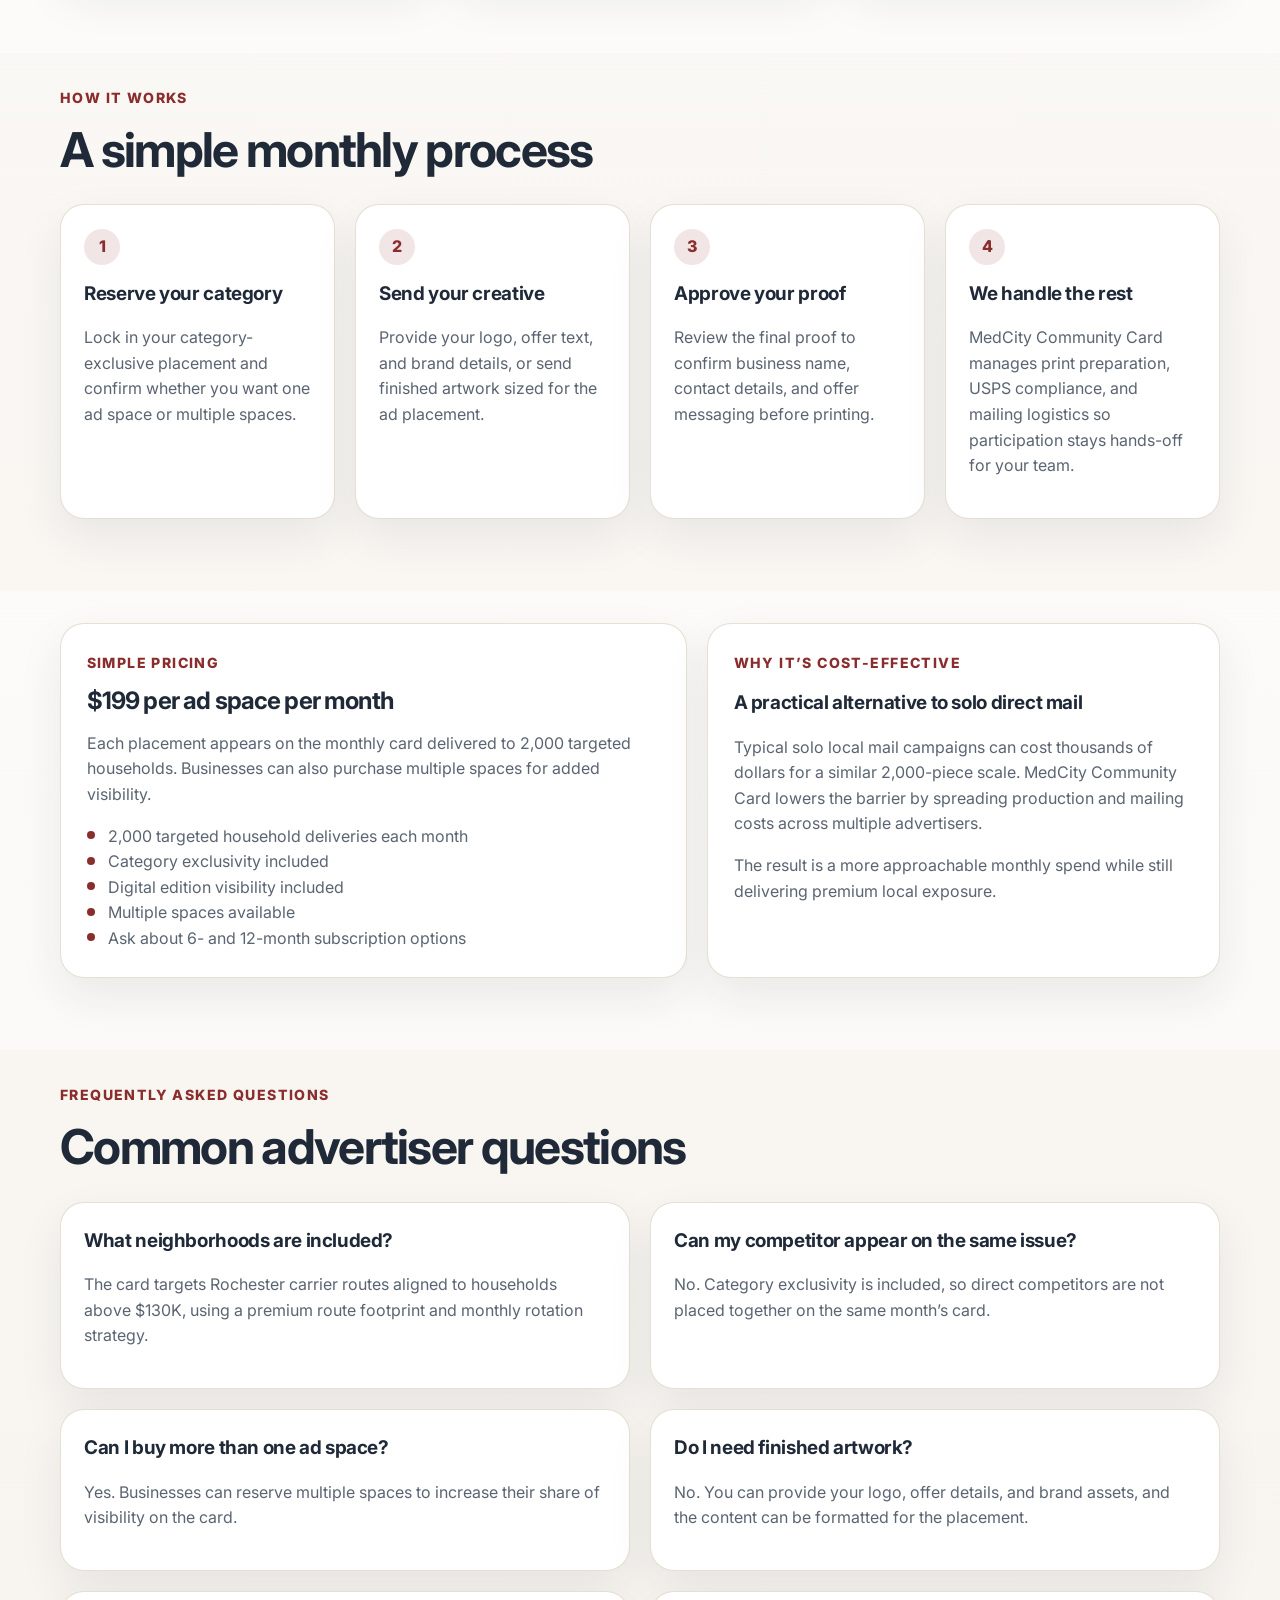
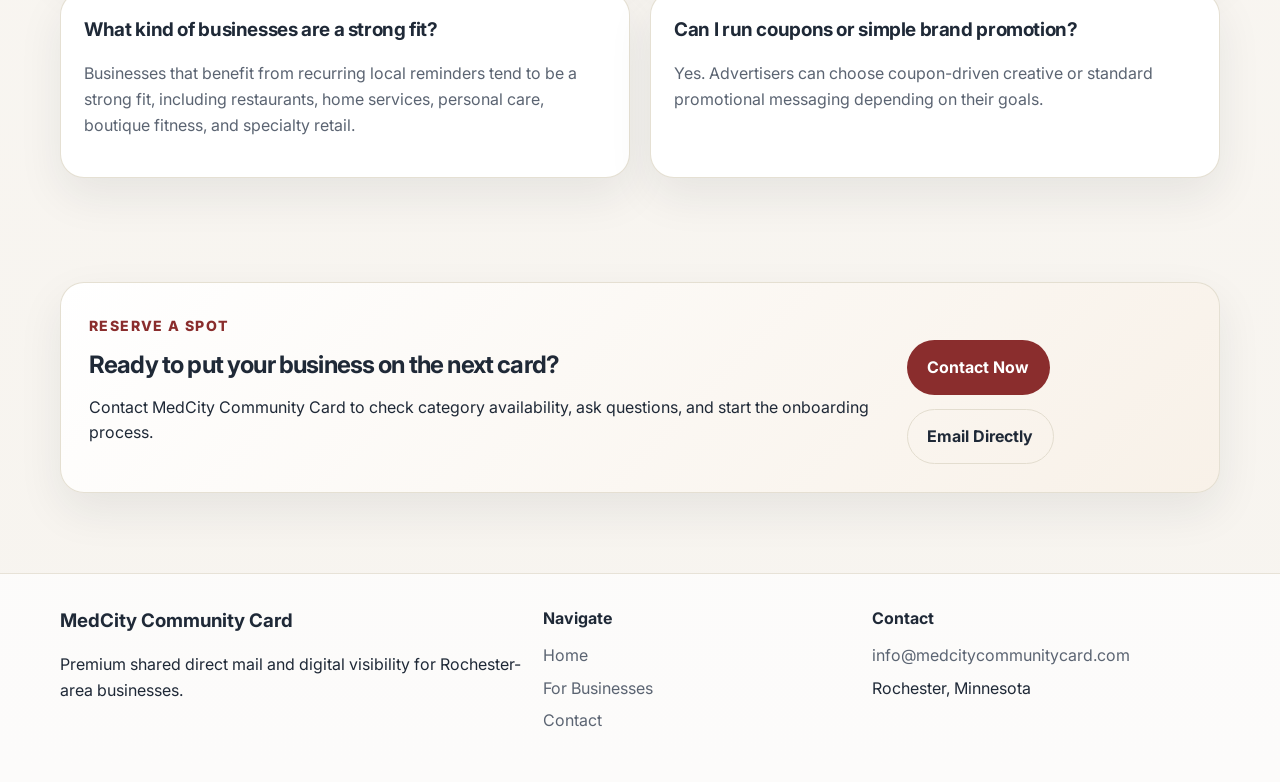
==== commit 266b2880: "commit new" ====
--- a/advertisers.html
+++ b/advertisers.html
@@ -326,7 +326,7 @@
 
         <div class="cta-actions">
           <a class="button button-primary" href="contact.html">Contact Now</a>
-          <a class="button button-secondary" href="mailto:medcity@medcitycommunitycard.com">Email Directly</a>
+          <a class="button button-secondary" href="mailto:info@medcitycommunitycard.com">Email Directly</a>
         </div>
       </div>
     </section>
@@ -351,7 +351,7 @@
       <div>
         <h4>Contact</h4>
         <ul class="footer-links">
-          <li><a href="mailto:medcity@medcitycommunitycard.com">medcity@medcitycommunitycard.com</a></li>
+          <li><a href="mailto:info@medcitycommunitycard.com">info@medcitycommunitycard.com</a></li>
           <!-- <li><a href="tel:5079999999">507-999-9999</a></li> -->
           <li>Rochester, Minnesota</li>
         </ul>
